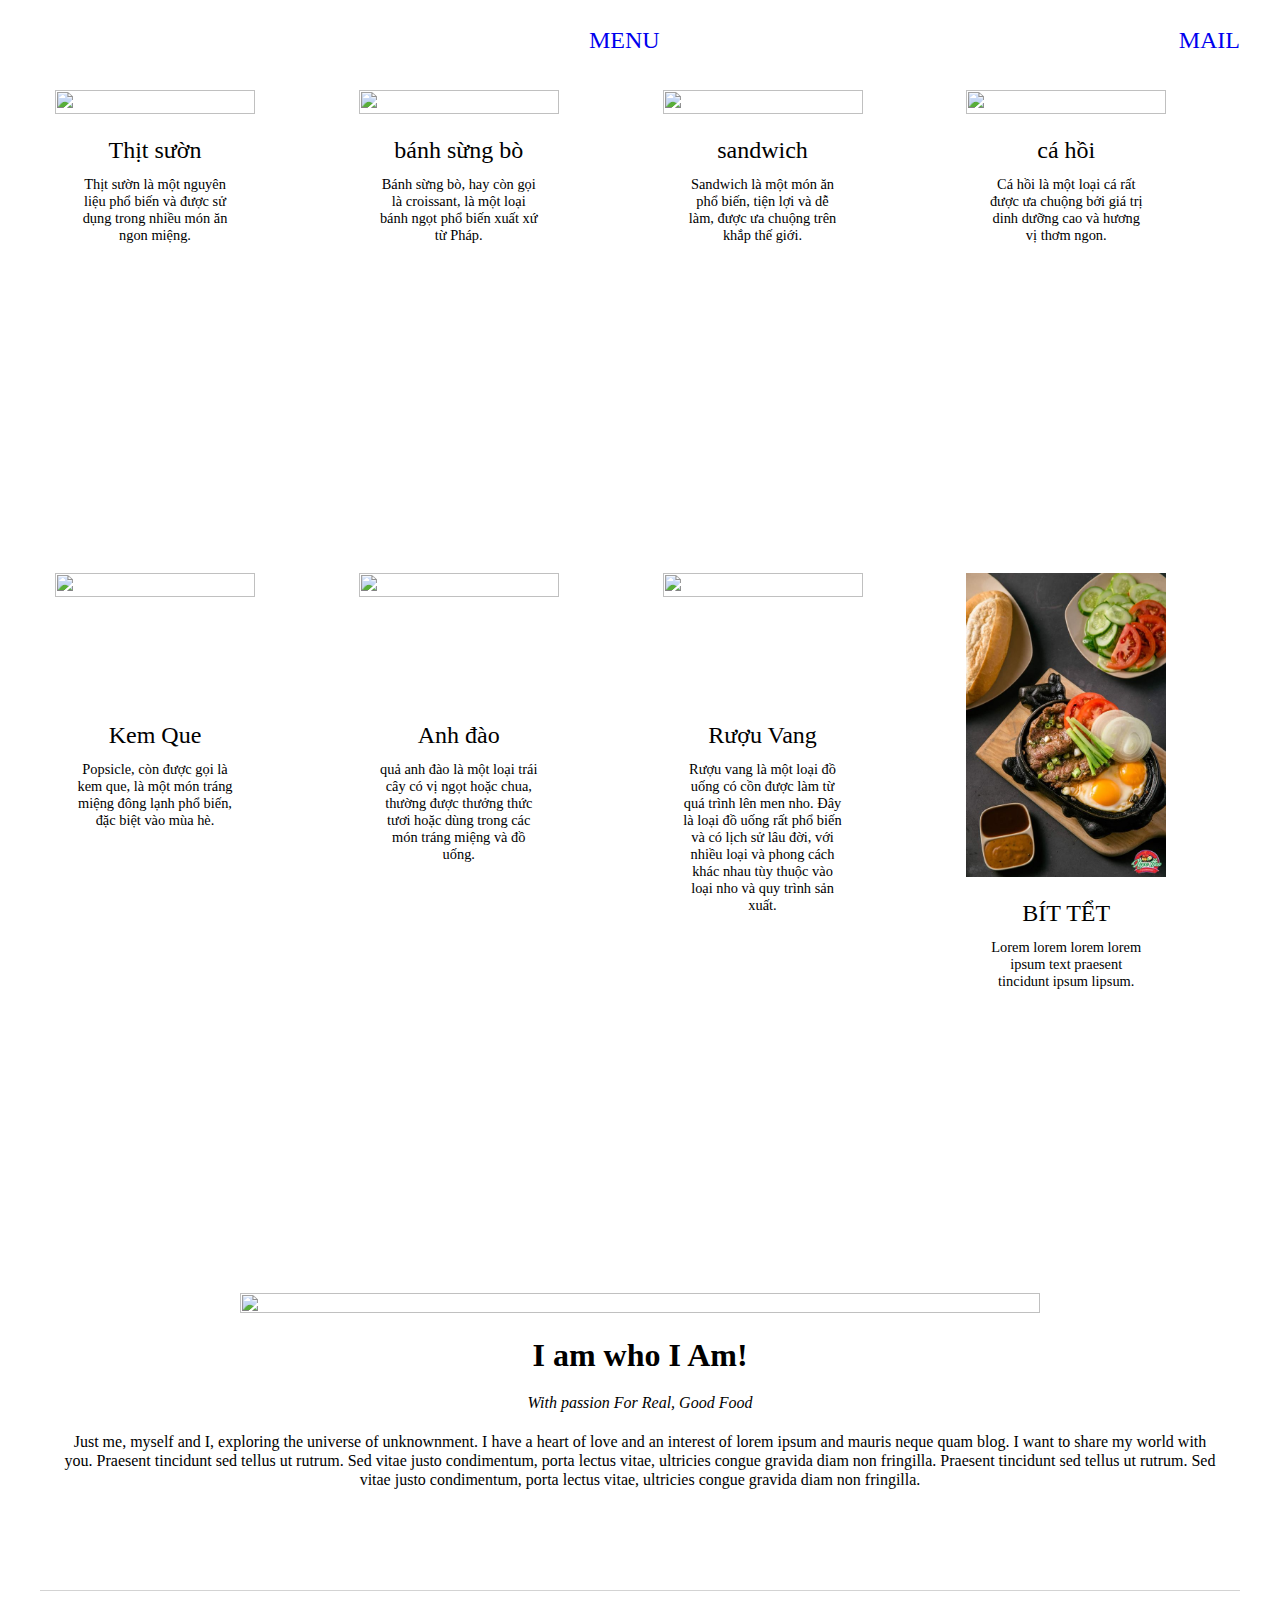
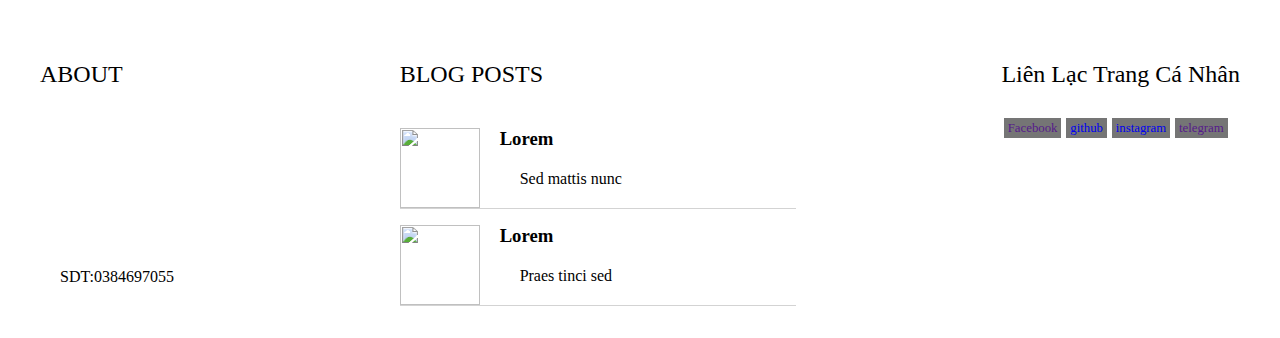
==== index.html @ 26afb268 "push" ====
<!DOCTYPE html>
<html lang="en">
<head>
    <meta charset="UTF-8">
    <meta http-equiv="X-UA-Compatible" content="IE=edge">
    <meta name="viewport" content="width=device-width, initial-scale=1.0">
    <link rel="stylesheet" href="./spck/trang1.css">
  
    <title>Food Blog template</title>
</head>
<body>
    
<main>
    <header>
        <div class="menu">
            <img class="show_hide" onclick="menu_show()" src="../Food-Blog-website/Icons/3 bar black.png" alt="">
        </div>

        <a href="./spck/trang1.html"><h1 id="food">MENU</h1></a>

        <a href="mailto:hnamlinux@gmail.com"><h1>MAIL</h1></a>

        <nav id="nav">
           <ul>
               <li class="show_hide" onclick="menu_exit()" >Close Menu</li>
               <li><a href="../spck/trangAPI.html">Food</a></li>
               <li><a href="#about1">About</a></li>
               
               <li><a href="../đnđk/dangki.html">đăng ký</a></li>
               <li><a href="../đnđk/dangnhap.html">đăng nhập</a></li>
               
           </ul>
        </nav>
    </header>

    <section class="gallery">
        <div class="img_gallery">
            <div class="card">
                <div class="image">
                 <a href="./spck/trang5.html"><img src="../Food-Blog-website/img/steak.jpg" alt=""></a>   
                </div>
                <div class="caption">
                    <h3>Thịt sườn</h3>
                    <p>Thịt sườn là một nguyên liệu phổ biến và được sử dụng trong nhiều món ăn ngon miệng. </p>
                </div>
            </div>

            <div class="card">
                <div class="image">
                    <a href="./spck/trang6.html"><img src="../Food-Blog-website/img/croissant.jpg" alt=""></a>
                </div>
                <div class="caption">
                    <h3>bánh sừng bò</h3>
                    <p>Bánh sừng bò, hay còn gọi là croissant, là một loại bánh ngọt phổ biến xuất xứ từ Pháp.</p>
                    
                </div>
            </div>

            <div class="card">
                <div class="image">
                    <a href="./spck/trang7.html"><img src="../Food-Blog-website/img/sandwich.jpg" alt=""></a>
                </div>
                <div class="caption">
                    <h3>sandwich</h3>
                    <p>Sandwich là một món ăn phổ biến, tiện lợi và dễ làm, được ưa chuộng trên khắp thế giới.</p>
                </div>
            </div>

            <div class="card">
                <div class="image">
                    <a href="./spck/trang8.html"><img src="../Food-Blog-website/img/salmon.jpg" alt=""></a>
                </div>
                <div class="caption">
                    <h3>cá hồi</h3>
                    <p>Cá hồi là một loại cá rất được ưa chuộng bởi giá trị dinh dưỡng cao và hương vị thơm ngon.</p>
                </div>
            </div>

            <div class="card">
                <div class="image">
                    <a href="./spck/trang9.html"><img src="../Food-Blog-website/img/popsicle.jpg" alt=""></a>
                </div>
                <div class="caption">
                    <h3>Kem Que</h3>
                    <p>Popsicle, còn được gọi là kem que, là một món tráng miệng đông lạnh phổ biến, đặc biệt vào mùa hè.</p>
                </div>
            </div>

            <div class="card">
                <div class="image">
                    <a href="./spck/trang10.html"><img src="../Food-Blog-website/img/cherries.jpg" alt=""></a>
                </div>
                <div class="caption">
                    <h3>Anh đào</h3>
                    <p>quả anh đào là một loại trái cây có vị ngọt hoặc chua, thường được thưởng thức tươi hoặc dùng trong các món tráng miệng và đồ uống. </p>
                </div>
            </div>

            <div class="card">
                <div class="image">
                    <a href="./spck/trang11.html"><img src="../Food-Blog-website/img/wine.jpg" alt=""></a>
                </div>
                <div class="caption">
                    <h3>Rượu Vang</h3>
                    <p>Rượu vang là một loại đồ uống có cồn được làm từ quá trình lên men nho. Đây là loại đồ uống rất phổ biến và có lịch sử lâu đời, với nhiều loại và phong cách khác nhau tùy thuộc vào loại nho và quy trình sản xuất.</p>
                </div>
            </div>

            <div class="card">
                <div class="image">
                    <a href="./spck/trang12.html"><img src="../img/05135ea1a8ca960defa6cc673aab5e14.jpg" alt=""></a>
                </div>
                <div class="caption">
                    <h3>BÍT TỂT</h3>
                    <p>Lorem lorem lorem lorem ipsum text praesent tincidunt ipsum lipsum.</p>
                </div>
            </div>
        </div>

   
    </section>

    <section class="about" id="about">
        <h1 class="title"></h1>
        <div class="about_banner">
            <img src="../Food-Blog-website/img/chef.jpg" alt="">
        </div>

        <h1 class="caption">I am who I Am!</h1>
        <em>With passion For Real, Good Food</em>
        <p>
            Just me, myself and I, exploring the universe of unknownment. I have a heart of love and an interest of lorem ipsum and mauris 
            neque quam blog. I want to share my world with you. Praesent tincidunt sed tellus ut rutrum. Sed vitae justo condimentum, 
            porta lectus vitae, ultricies congue gravida diam non fringilla. Praesent tincidunt sed tellus ut rutrum. Sed vitae justo condimentum, 
            porta lectus vitae, ultricies congue gravida diam non fringilla.
        </p>
    </section>


    <footer id="about1" class="about1">
        <div class="footer">
            <h1>ABOUT</h1>
            <p>
               SDT:0384697055
            </p>


        </div>

        <div class="blog_post">
            <h1>BLOG POSTS</h1>
            <div class="each_blog">
                <img src="../Food-Blog-website/img/workshop.jpg" alt="">
                <div class="caption">
                    <h3>Lorem</h3>
                    <p>Sed mattis nunc</p>
                </div>
            </div>

            <div class="each_blog">
                <img src="../Food-Blog-website/img/gondol.jpg" alt="">
                <div class="caption">
                    <h3>Lorem</h3>
                    <p>Praes tinci sed</p>
                </div>
            </div>
        </div>

        <div class="posts">
            <h1>Liên Lạc Trang Cá Nhân </h1>
            <div class="each_post "><a href="">Facebook</a></div>
            <div class="each_post "><a href="https://github.com/hainamtft">github</a></div>
            <div class="each_post"><a href="https://www.instagram.com/t.hnam1/">instagram</a></div>
            <div class="each_post"><a href="">telegram</a></div>
            <!-- <div class="each_post">sdt:0384697055</div> -->
            <!-- <div class="each_post">Drinks</div>
            <div class="each_post">Ideas</div>
            <div class="each_post">Flavors</div>
            <div class="each_post">Cuisine</div>
            <div class="each_post">Chicken</div>
            <div class="each_post">Dressing</div>
            <div class="each_post">Fried</div>
            <div class="each_post">Fish</div>
            <div class="each_post">Duck</div> -->
        </div>
    </footer>
</main>

<script>
    var nav = document.getElementById("nav");

    function menu_show(){
        nav.style.display="block";
    }

    function menu_exit(){
        nav.style.display="none";
    }





</script>





</body>
</html>
---- spck/trang1.css ----
*{

  margin: 0;
  padding: 0;
  text-decoration: none;
  list-style-type: none;
}

html{
  font-size: 16px;
  scroll-behavior: smooth;
}


main{
  width: 95%;
  max-width: 1200px;
  margin: auto;
}

header{
  display: flex;
  justify-content: space-between;
  align-items: center;
  height: 80px;
}

header .menu{
  width: 30px;
  height: 30px;
  cursor: pointer;
}

header .menu img{
  width: 100%;
}

header h1{
  font-size: 1.5rem;
  font-weight: lighter;
}

nav{
  position: fixed;
  left: 0;
  top: 0;
  bottom: 0;
  max-width: 50%;
  background-color: white;
  display: none;
}


nav ul li{
  font-size: 2rem;
  cursor: pointer;
  padding: 1em;
}

nav ul li a{
  color: black;
}

nav ul li:hover{
  background-color: lightgray;
}

.gallery{
  width: 100%;
  display: flex;
  flex-direction: column;
  justify-content: space-between;
  border-bottom: apx solid lightgrey;
  padding-bottom: 5em;
}

.gallery .img_gallery{
  display: grid;
  grid-template-columns: 1fr 1fr 1fr 1fr;
  grid-gap:15px;
}

.gallery .img_gallery .card{
  max-height: 550px;
  display: flex;
  flex-direction: column;
  justify-content: space-between;
}

.gallery .img_gallery .card .image{
  max-width: 100%;
  max-height: 400px;
}

.gallery .img_gallery .card .image img{
  width: 100%;
  height: 100%;
}

.gallery .img_gallery .card .caption{
width: 100%;
height: 400px;
margin-top: 1.5em;
}

.gallery .img_gallery .card .caption h3{
  text-align: center;
  font-weight: 300;
  font-size: 1.5rem;
  line-height: 1.5rem;
}


.gallery .img_gallery .card .caption p{
  text-align: center;
  font-size: .9rem;
  margin-top: 1em;
}


section.gallery .pagination{
  display: flex;
  justify-content: center;
  align-items: center;
  width: 100%;
  height: 100px;
}

.pagination ul{
  display: flex;
}

.pagination ul li{
  margin-right: 30px;
  color: black;
  font-weight: 300;
  padding: 8px;
  cursor: pointer;
}

.pagination ul li.active{
  background-color: black;
  color: white;
}

.about{
  text-align: center;
  padding-top: 1em;
  padding-bottom: 5em;
  border-bottom: 1px solid lightgray;
}

.about .title{
  margin: 2em;
  font-weight: lighter;
}

.about .about_banner{
  max-width: 800px;
  max-height: 800px;
  margin: 10px auto;
}

.about .about_banner img{
  width: 100%;
  height: 100%;
}

.about .caption, em, p{
  margin: 20px;
}

.about p{
  font-size: 1rem;
  line-height: 1.2em;
}

footer{
  width: 100%;
  padding: 2em 0;
  padding-top: 70px;
  display: flex;
  justify-content: space-between;
}

footer div{
  max-width: 33%;
}


footer h1{
  font-weight: lighter;
  font-size: 1.5rem;
  margin-bottom: 1em;
}

footer .footer{
  display: flex;
  flex-direction: column;
  justify-content: space-between;
}

footer .footer a{
  color: black;
}

footer .footer a span{
  text-decoration: underline;
  line-height: 1em;
}

footer .footer a span:hover{
  color: red;
}

footer .blog_post{
  width: 100%;
}

footer .blog_post .each_blog{
  display: flex;
  flex-direction: row;
  width: 100%;
  max-width: 400px;
  border-bottom: 1px solid lightgray;
  padding-top: 1em;
}

footer .blog_post .each_blog img{
  width: 80px;
  height: 80px;
}

footer .blog_post .each_blog .caption{
  max-width: 200px;
  margin-left: 20px;
  padding: 0;
  text-align: left;
}

footer .blog_post .each_blog:first-child{
  padding-bottom: 20px;
}

footer .blog_post .each_blog::after{
  clear: both;
}

footer .posts{
  clear: both;
}

footer .posts .each_post{
  float: left;
  padding:.2em .3em;
  background-color: #757575;
  color: white;
  margin: .5em .2em;
  font-size: .8rem;
}

footer .posts .active{
  background-color: black;
}


@media only screen and (max-width:600px) {
  html{
      font-size: 14px;
  }

  main{
      width: 78%;
      max-width: 1200px;
      margin: auto;
  }

  nav{
      width: 70%
  }

  .gallery .img_gallery{
      grid-template-columns: 1fr;
  }

  footer{
      flex-direction: column;
  }
  
  footer >div{
      max-width: 100%;
      margin-bottom: 50px;
  }
}
.covering-div{
  display: flex;
  width: 100%;
  flex-wrap: wrap;
  justify-content: space-between;
}
.imgcon{
  .image{
    width: 200px; 
    height: 200px;
    border-radius: 20rem;
  }
}
.card{
  width: 200px;
  padding: 10px 15px;
  &:hover {
    cursor: pointer;
  }  
}
.product-name{
  text-align: center;
}
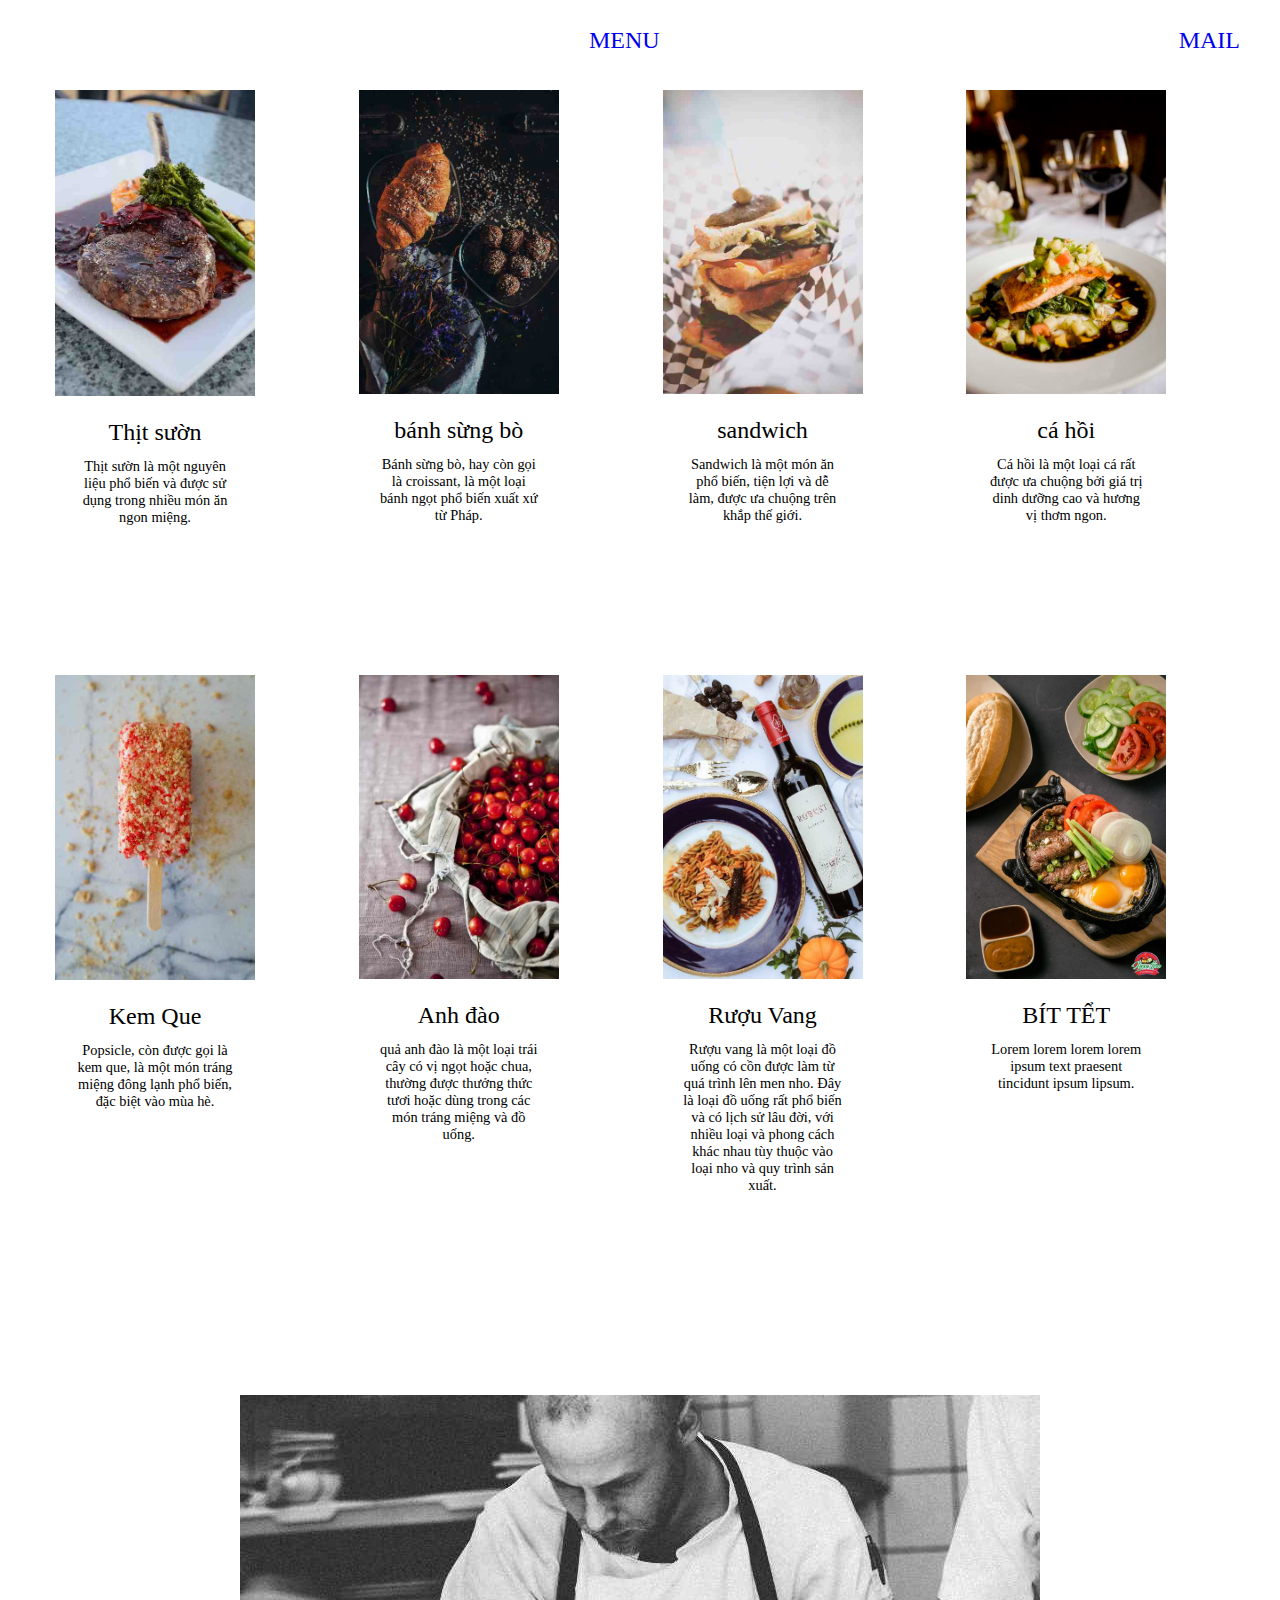
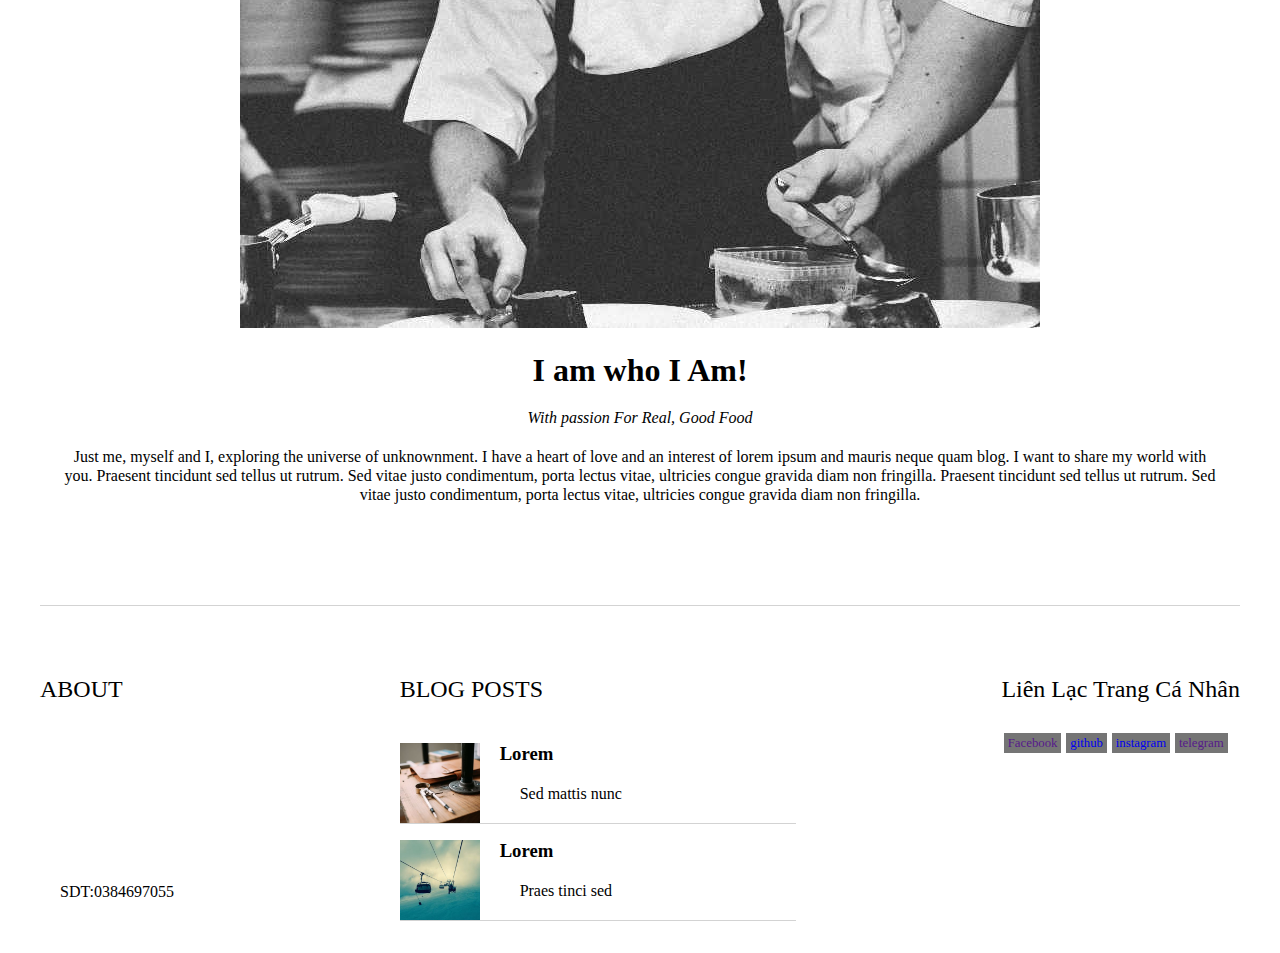
==== commit 6def5e77: "12" ====
--- a/index.html
+++ b/index.html
@@ -37,7 +37,7 @@
         <div class="img_gallery">
             <div class="card">
                 <div class="image">
-                 <a href="./spck/trang5.html"><img src="../Food-Blog-website/img/steak.jpg" alt=""></a>   
+                 <a href="./spck/trang5.html"><img src="./img/img/steak.jpg" alt=""></a>   
                 </div>
                 <div class="caption">
                     <h3>Thịt sườn</h3>
@@ -47,7 +47,7 @@
 
             <div class="card">
                 <div class="image">
-                    <a href="./spck/trang6.html"><img src="../Food-Blog-website/img/croissant.jpg" alt=""></a>
+                    <a href="./spck/trang6.html"><img src="./img/img/croissant.jpg" alt=""></a>
                 </div>
                 <div class="caption">
                     <h3>bánh sừng bò</h3>
@@ -58,7 +58,7 @@
 
             <div class="card">
                 <div class="image">
-                    <a href="./spck/trang7.html"><img src="../Food-Blog-website/img/sandwich.jpg" alt=""></a>
+                    <a href="./spck/trang7.html"><img src="./img/img/sandwich.jpg" alt=""></a>
                 </div>
                 <div class="caption">
                     <h3>sandwich</h3>
@@ -68,7 +68,7 @@
 
             <div class="card">
                 <div class="image">
-                    <a href="./spck/trang8.html"><img src="../Food-Blog-website/img/salmon.jpg" alt=""></a>
+                    <a href="./spck/trang8.html"><img src="./img/img/salmon.jpg" alt=""></a>
                 </div>
                 <div class="caption">
                     <h3>cá hồi</h3>
@@ -78,7 +78,7 @@
 
             <div class="card">
                 <div class="image">
-                    <a href="./spck/trang9.html"><img src="../Food-Blog-website/img/popsicle.jpg" alt=""></a>
+                    <a href="./spck/trang9.html"><img src="./img/img/popsicle.jpg" alt=""></a>
                 </div>
                 <div class="caption">
                     <h3>Kem Que</h3>
@@ -88,7 +88,7 @@
 
             <div class="card">
                 <div class="image">
-                    <a href="./spck/trang10.html"><img src="../Food-Blog-website/img/cherries.jpg" alt=""></a>
+                    <a href="./spck/trang10.html"><img src="./img/img/cherries.jpg" alt=""></a>
                 </div>
                 <div class="caption">
                     <h3>Anh đào</h3>
@@ -98,7 +98,7 @@
 
             <div class="card">
                 <div class="image">
-                    <a href="./spck/trang11.html"><img src="../Food-Blog-website/img/wine.jpg" alt=""></a>
+                    <a href="./spck/trang11.html"><img src="./img/img/wine.jpg" alt=""></a>
                 </div>
                 <div class="caption">
                     <h3>Rượu Vang</h3>
@@ -123,7 +123,7 @@
     <section class="about" id="about">
         <h1 class="title"></h1>
         <div class="about_banner">
-            <img src="../Food-Blog-website/img/chef.jpg" alt="">
+            <img src="./img/img/chef.jpg" alt="">
         </div>
 
         <h1 class="caption">I am who I Am!</h1>
@@ -150,7 +150,7 @@
         <div class="blog_post">
             <h1>BLOG POSTS</h1>
             <div class="each_blog">
-                <img src="../Food-Blog-website/img/workshop.jpg" alt="">
+                <img src="./img/img/workshop.jpg" alt="">
                 <div class="caption">
                     <h3>Lorem</h3>
                     <p>Sed mattis nunc</p>
@@ -158,7 +158,7 @@
             </div>
 
             <div class="each_blog">
-                <img src="../Food-Blog-website/img/gondol.jpg" alt="">
+                <img src="./img/img/gondol.jpg" alt="">
                 <div class="caption">
                     <h3>Lorem</h3>
                     <p>Praes tinci sed</p>
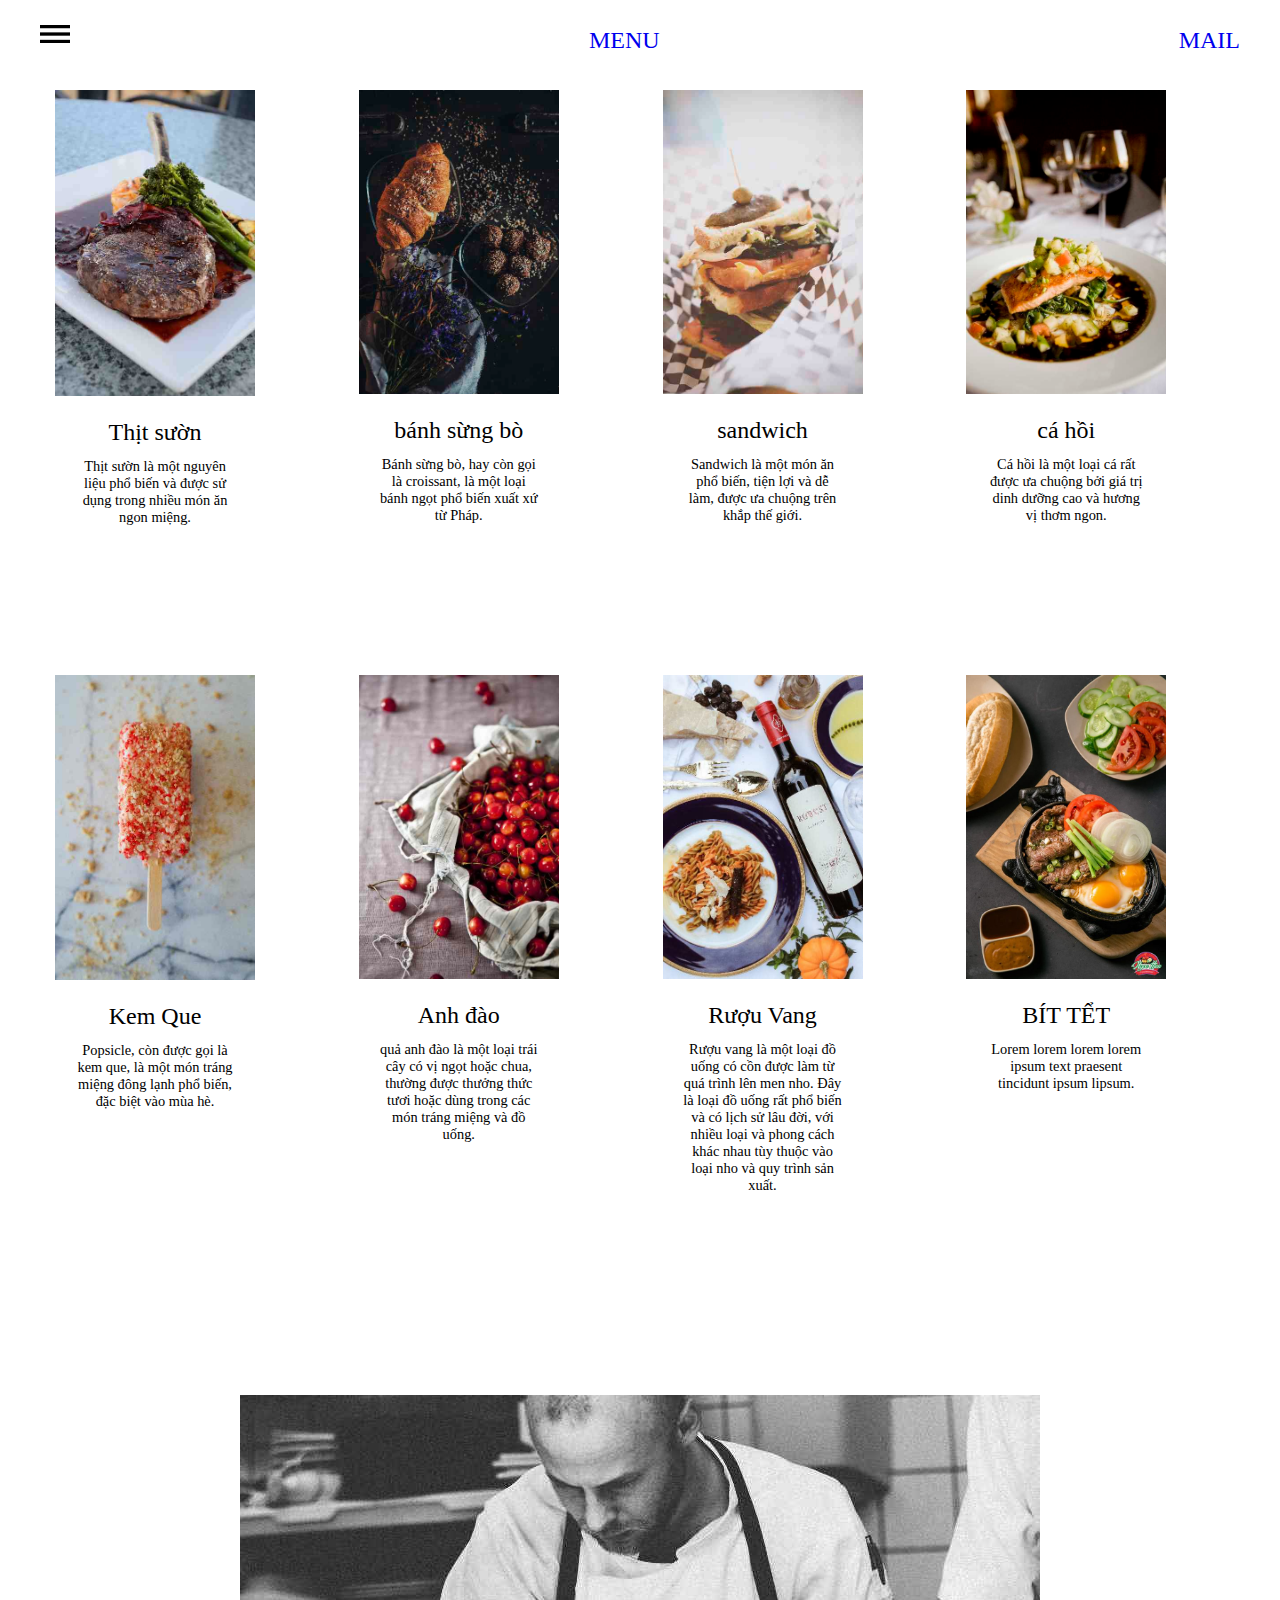
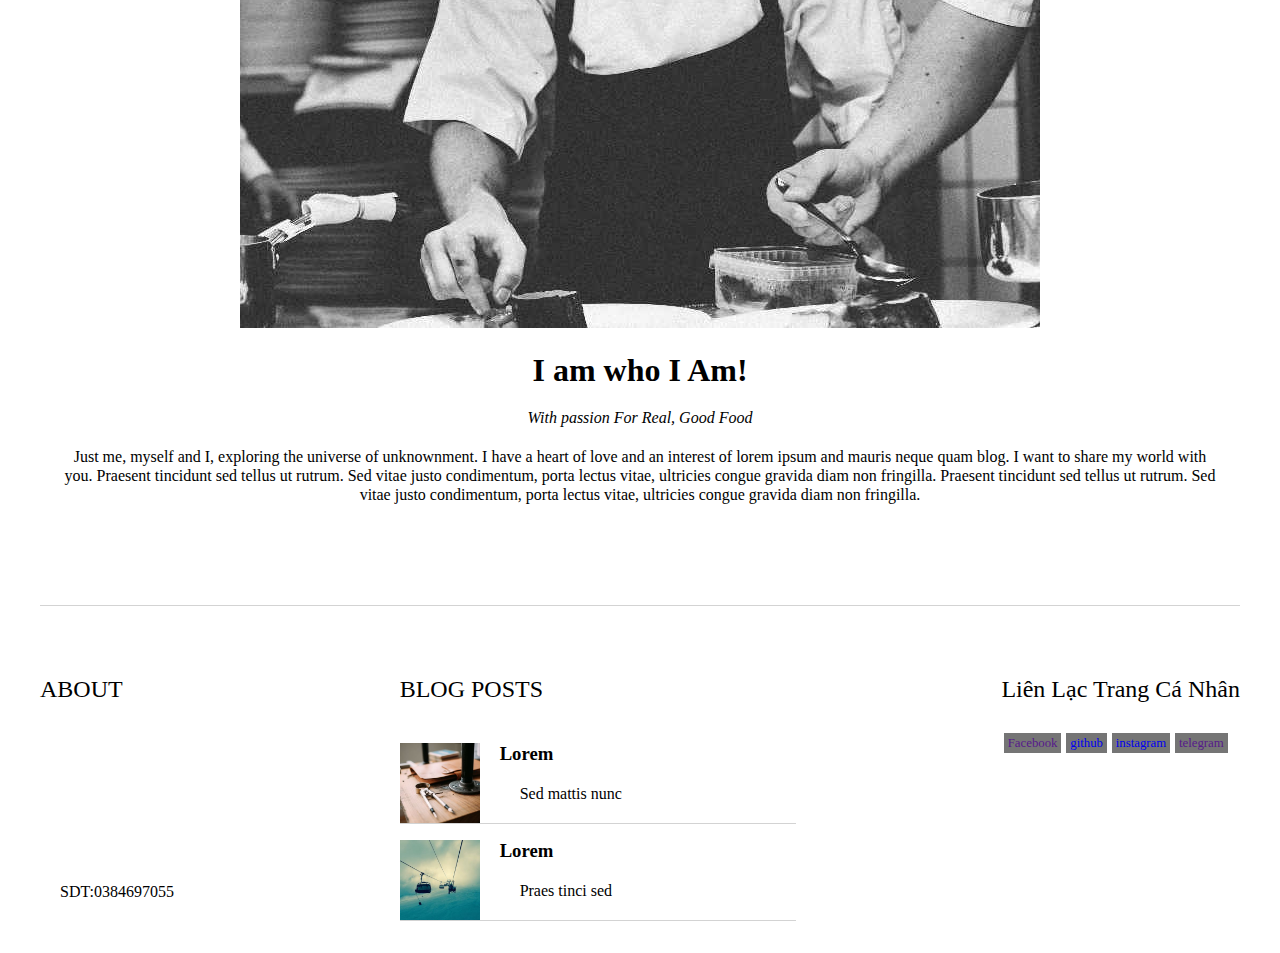
==== commit e0cfa63d: "12" ====
--- a/index.html
+++ b/index.html
@@ -13,7 +13,7 @@
 <main>
     <header>
         <div class="menu">
-            <img class="show_hide" onclick="menu_show()" src="../Food-Blog-website/Icons/3 bar black.png" alt="">
+            <img class="show_hide" onclick="menu_show()" src="./img/Icons/3 bar black.png" alt="">
         </div>
 
         <a href="./spck/trang1.html"><h1 id="food">MENU</h1></a>
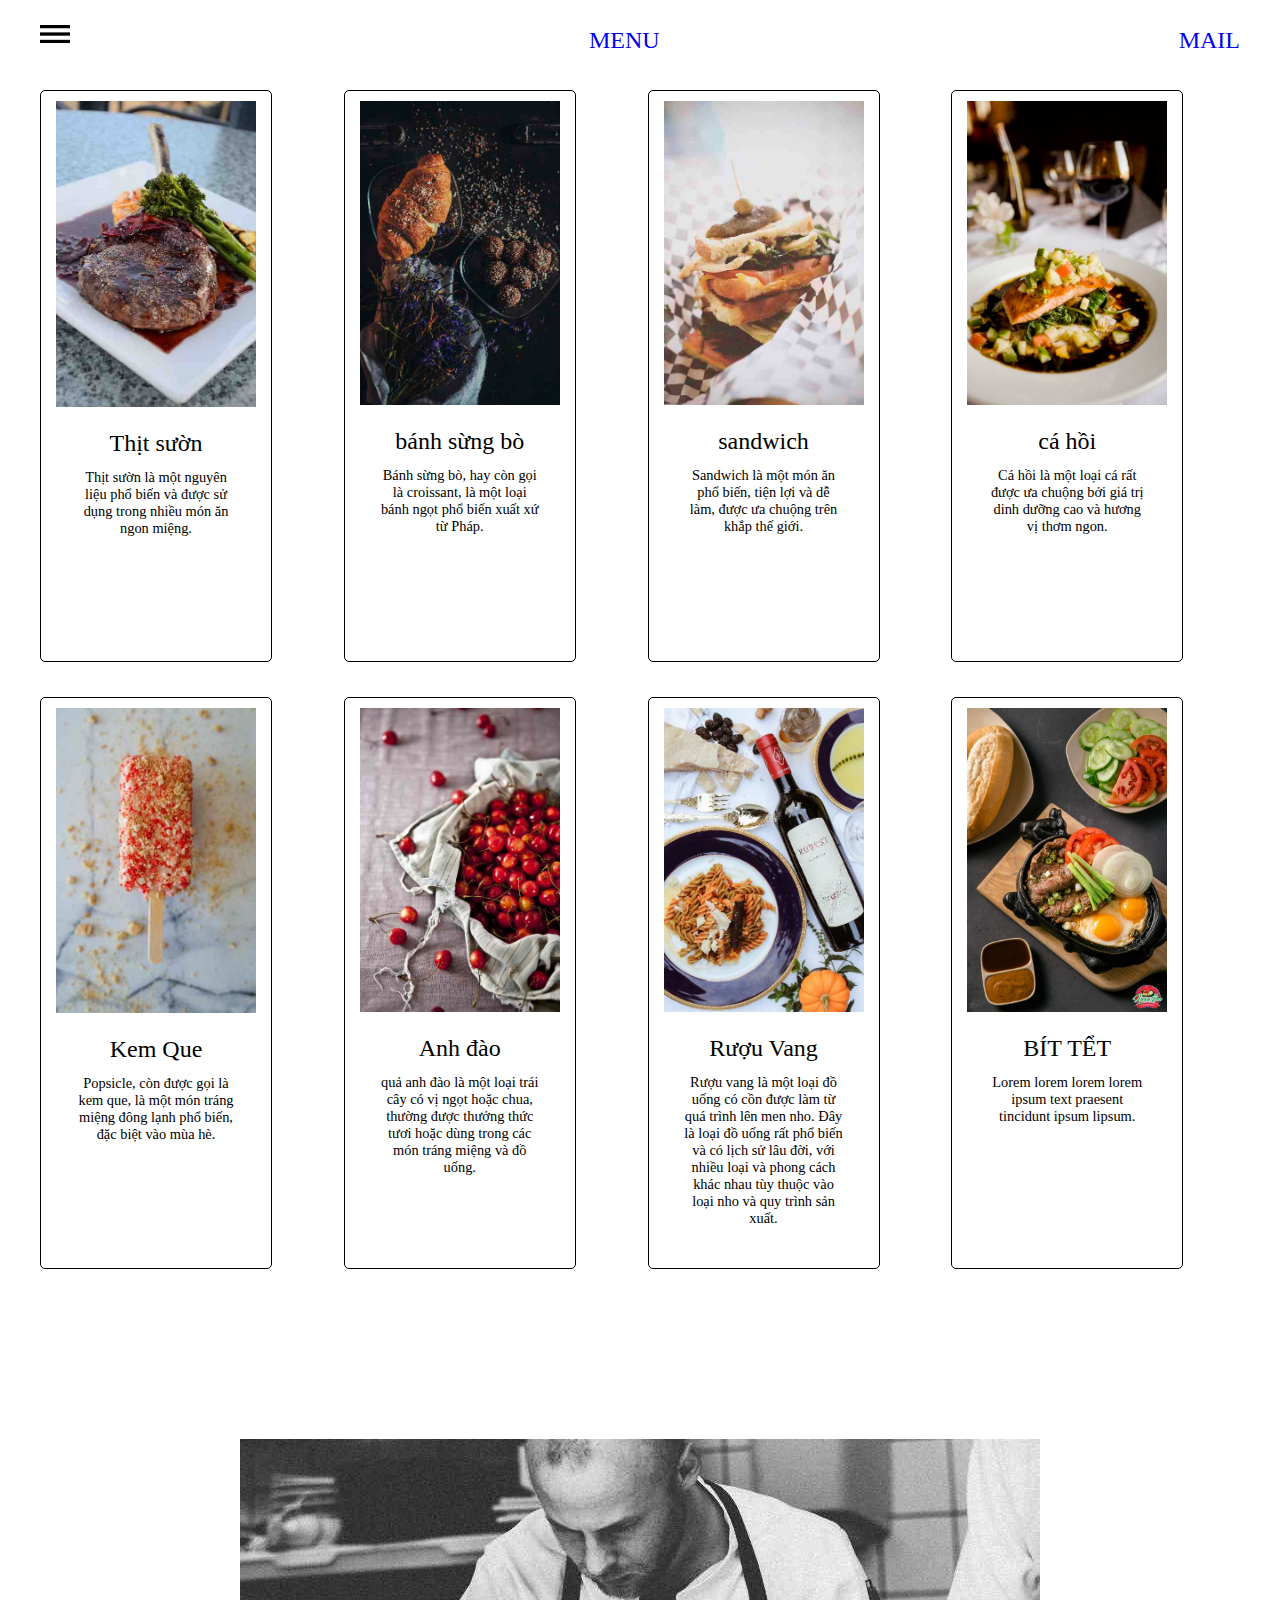
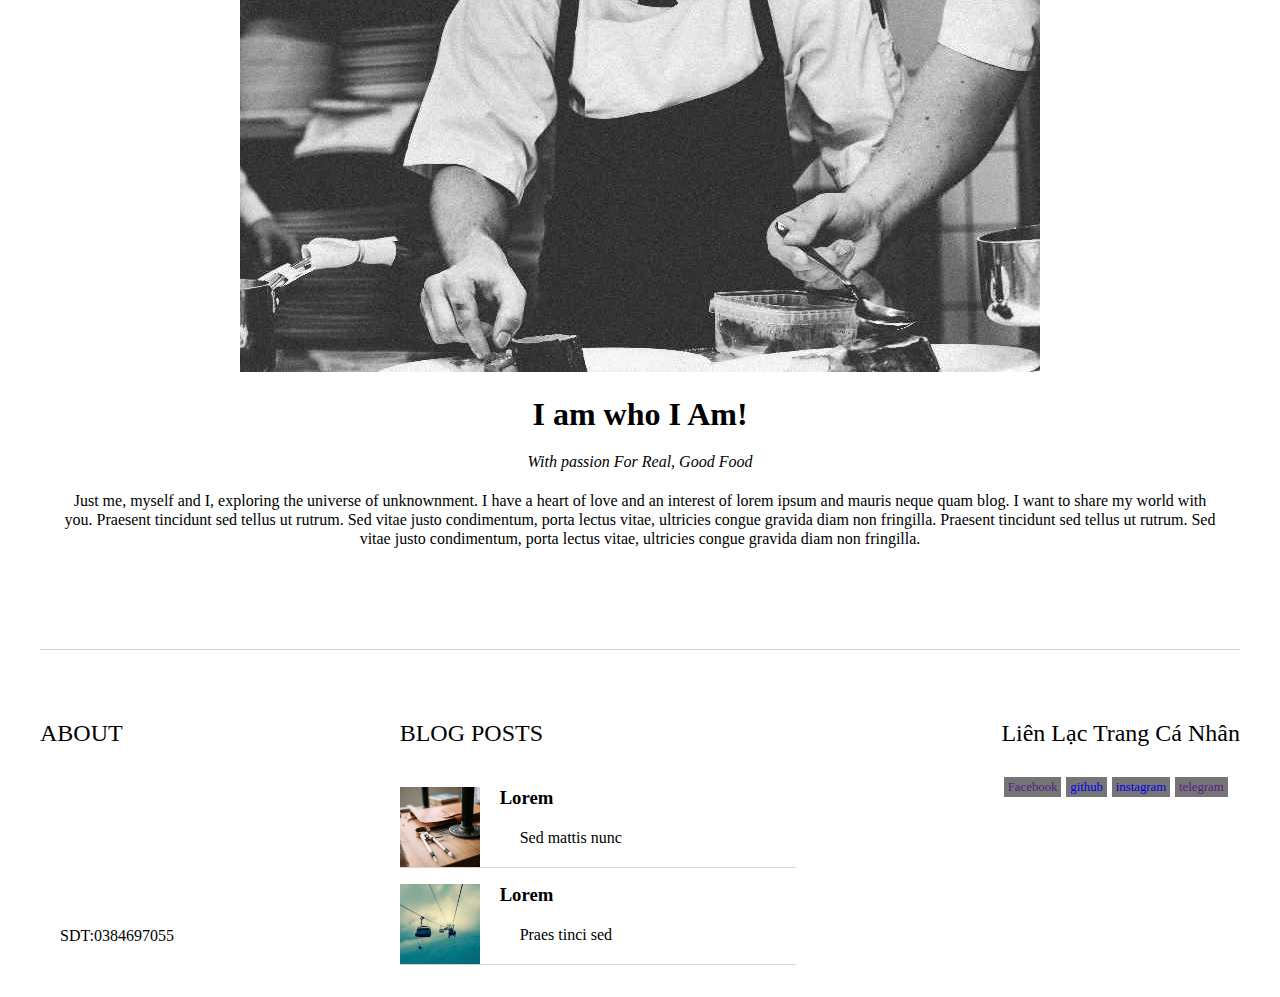
==== commit e0a62c77: "21" ====
--- a/spck/trang1.css
+++ b/spck/trang1.css
@@ -314,4 +314,10 @@
 }
 .product-name{
   text-align: center;
+}
+.card{
+  border: 1px solid ;
+  border-radius: 5px;
+  margin-top: 10px;
+  margin-bottom: 10px;
 }